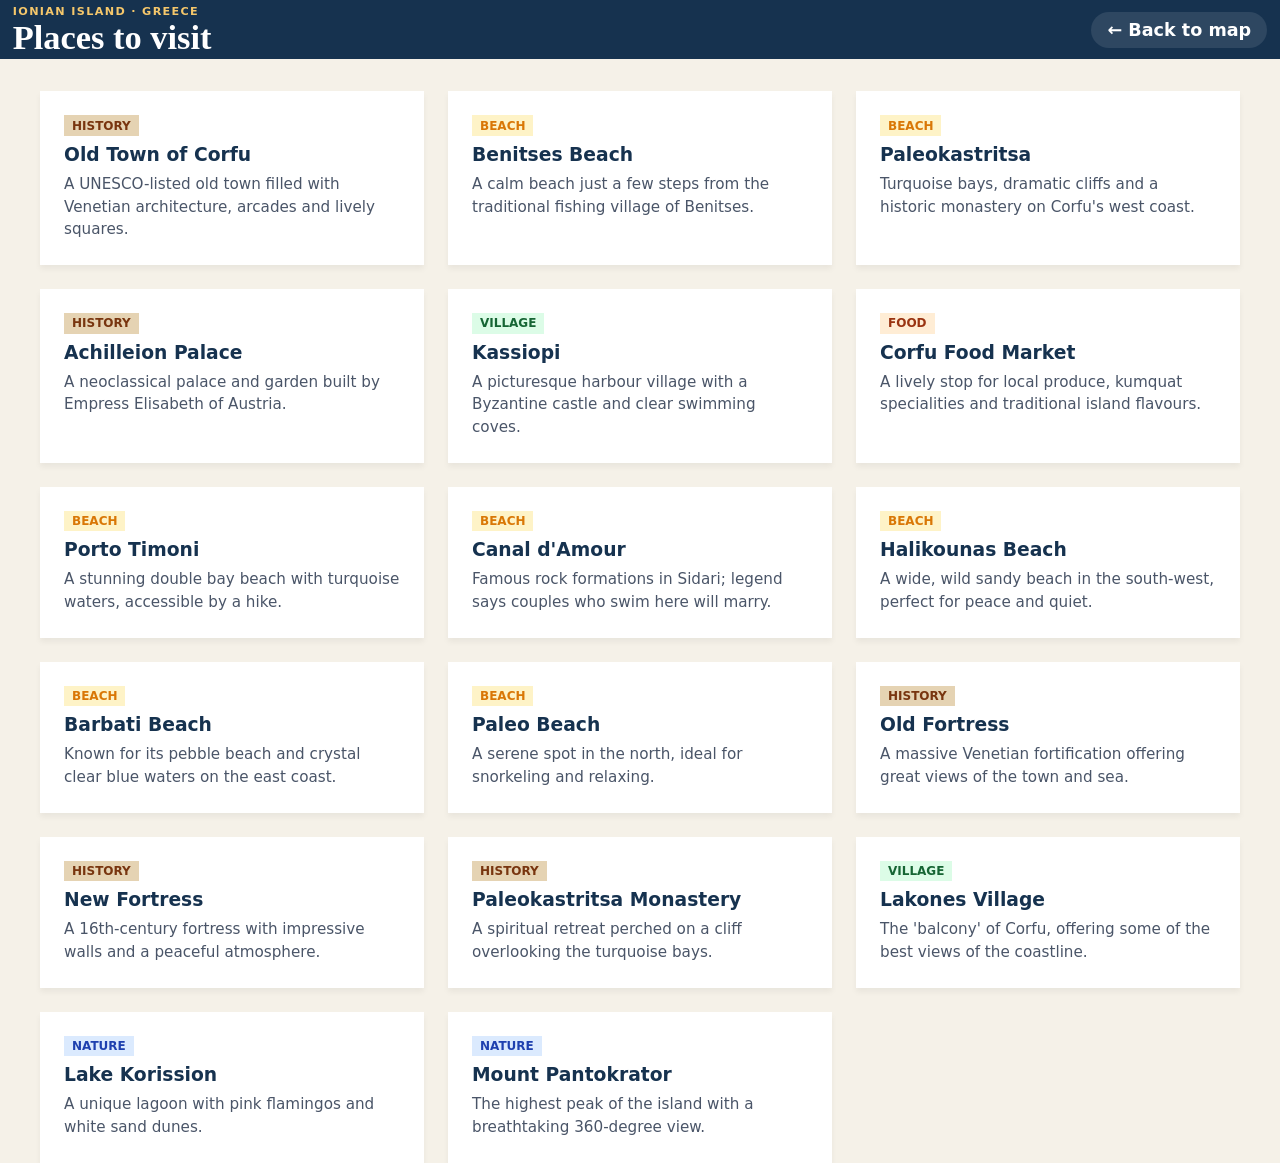
==== liste.html @ 8c72dca4 "Initial Commit : Prototype of Kerkyra, a lightweight vanilla interactive guide of Corfu in Greece" ====
<!DOCTYPE html>
<html lang="en">
<head>
  <meta charset="UTF-8">
  <meta name="viewport" content="width=device-width, initial-scale=1.0">
  <title>Corfu Guide | Places List</title>
  <link rel="stylesheet" href="style.css">
  <style>
    .list-container {
      padding: 2rem 1rem;
      max-width: 1200px;
      margin: 0 auto;
      font-family: "Trebuchet MS", system-ui, sans-serif;
    }
    #places-list {
      display: grid;
      grid-template-columns: repeat(3, 1fr);
      gap: 1.5rem;
    }
    @media (max-width: 900px) {
      #places-list {
        grid-template-columns: repeat(2, 1fr);
      }
    }
    @media (max-width: 600px) {
      #places-list {
        grid-template-columns: 1fr;
      }
    }
    .place-card {
      background: #fff;
      padding: 1.5rem;
      box-shadow: 0 4px 6px rgba(0,0,0,0.05);
      cursor: pointer;
      transition: transform 0.2s ease, box-shadow 0.2s ease;
      border: none;
    }
    .place-card:hover {
      transform: translateY(-3px);
      box-shadow: 0 8px 12px rgba(0,0,0,0.1);
    }
    .place-card h3 {
      margin: 0 0 0.5rem;
      color: #16324f;
    }
    .place-card .category {
      font-size: 0.75rem;
      text-transform: uppercase;
      font-weight: 700;
      margin-bottom: 0.5rem;
      display: block;
      padding: 0.2rem 0.5rem;
      width: fit-content;
    }
    .place-card p {
      margin: 0;
      font-size: 0.95rem;
      line-height: 1.5;
      color: #4a5568;
    }
    /* Category Colors */
    .cat-beach { background: #fef3c7; color: #d97706; }
    .cat-history { background: #e5d3b3; color: #78350f; }
    .cat-village { background: #dcfce7; color: #166534; }
    .cat-food { background: #ffedd5; color: #9a3412; }
    .cat-nature { background: #dbeafe; color: #1e40af; }
  </style>
</head>
<body>
  <header class="site-header">
    <div class="top-row">
      <div class="heading">
        <p class="eyebrow">Ionian island · Greece</p>
        <h1>Places to visit</h1>
      </div>
      <nav class="nav-links">
        <a href="index.html" class="nav-link">← Back to map</a>
      </nav>
    </div>
  </header>

  <main class="list-container">
    <div id="places-list">
      <!-- Places will be injected here by JS -->
    </div>
  </main>

  <script src="places.js"></script>
  <script>
    const listContainer = document.getElementById('places-list');

    places.forEach(place => {
      const card = document.createElement('div');
      card.className = 'place-card';
      
      // On clique sur une carte pour retourner à la carte et centrer sur le lieu
      // On utilise un paramètre URL pour savoir quel lieu ouvrir
      card.onclick = () => {
        const params = new URLSearchParams();
        params.set('place', place.name);
        window.location.href = `index.html?${params.toString()}`;
      };

      card.innerHTML = `
        <span class="category cat-${place.category}">${place.category}</span>
        <h3>${place.name}</h3>
        <p>${place.description}</p>
      `;
      listContainer.appendChild(card);
    });
  </script>
</body>
</html>
---- style.css ----
/* Keep the page at the size of the viewport so the map can fill the screen. */
html,
body {
  margin: 0;
  height: 100%;
  font-family: "Trebuchet MS", system-ui, sans-serif;
  color: #16324f;
  background: #f5f1e8;
}

body {
  display: flex;
  flex-direction: column;
}

.site-header {
  z-index: 1000;
  display: flex;
  flex-direction: column;
  align-items: flex-start;
  justify-content: flex-start;
  gap: 0.2rem;
  min-height: 2rem;
  padding: 0.3rem 0.8rem;
  color: #fff;
  background: #16324f;
  box-sizing: border-box;
  flex-wrap: wrap;
}

.site-header .top-row {
  display: flex;
  align-items: center;
  justify-content: space-between;
  width: 100%;
  gap: 1.5rem;
}

.site-header .nav-links {
  display: flex;
  gap: 1rem;
}

.nav-link {
  color: #fff;
  text-decoration: none;
  font-size: 1.1rem;
  font-weight: 800;
  padding: 0.5rem 1rem;
  border-radius: 2rem;
  background: rgba(255, 255, 255, 0.1);
  transition: all 0.2s ease;
}

.nav-link:hover {
  background: rgba(255, 255, 255, 0.3);
}

.heading {
  min-width: 0;
  flex: 1;
}

.eyebrow {
  margin: 0 0 0.15rem;
  color: #f5c76b;
  font-size: 0.7rem;
  font-weight: 700;
  letter-spacing: 0.12em;
  text-transform: uppercase;
}

h1 {
  margin: 0;
  font-family: Georgia, serif;
  font-size: clamp(1.6rem, 4vw, 2.15rem);
  line-height: 1;
}

.subtitle {
  margin: 0.4rem 0 0;
  color: #c6d6e0;
  font-size: 0.82rem;
}

.filters {
  display: flex;
  flex-wrap: wrap;
  gap: 0.5rem;
  margin: 0.5rem 0;
}

.filter-btn {
  background: rgba(255, 255, 255, 0.2);
  border: 1px solid rgba(255, 255, 255, 0.4);
  color: #fff;
  padding: 0.4rem 0.8rem;
  border-radius: 2rem;
  cursor: pointer;
  font-size: 0.85rem;
  transition: all 0.2s ease;
}

.filter-btn:hover {
  background: rgba(255, 255, 255, 0.3);
}

.filter-btn.active {
  background: #f5c76b;
  color: #16324f;
  border-color: #f5c76b;
  font-weight: 700;
}

.search-container {
  margin: 0.5rem 0;
  display: flex;
  align-items: center;
  gap: 1.5rem;
}

#search-input {
  width: 100%;
  max-width: 400px;
  padding: 0.6rem 1rem;
  border-radius: 2rem;
  border: 1px solid rgba(255, 255, 255, 0.4);
  background: rgba(255, 255, 255, 0.2);
  color: #fff;
  font-family: inherit;
  font-size: 0.9rem;
  transition: all 0.2s ease;
}

#search-input::placeholder {
  color: rgba(255, 255, 255, 0.7);
}

#search-input:focus {
  outline: none;
  background: rgba(255, 255, 255, 0.3);
  border-color: #f5c76b;
  box-shadow: 0 0 0 3px rgba(245, 199, 107, 0.3);
}

.map-key {
  margin: 0;
  display: flex;
  gap: 1rem;
  align-items: center;
  flex-shrink: 0;
  font-size: 0.78rem;
  text-align: right;
}

.place-count {
  padding: 0.45rem 0.75rem;
  border: 1px solid rgba(255, 255, 255, 0.3);
  border-radius: 999px;
  color: #fff;
  white-space: nowrap;
}

.map-key__hint {
  color: #c6d6e0;
}

main {
  flex: 1;
  min-height: 0;
  width: 100%;
  display: flex;
}

#map {
  flex: 1;
  min-height: 0;
  width: 100%;
}

#map {
  position: relative;
  background:
    linear-gradient(135deg, rgba(255, 255, 255, 0.28) 25%, transparent 25%) 0 0 / 28px 28px,
    #b9d8d9;
}

.map-status {
  position: absolute;
  z-index: 500;
  top: 1rem;
  left: 50%;
  display: none;
  max-width: min(90%, 430px);
  margin: 0;
  padding: 0.75rem 1rem;
  border: 1px solid rgba(22, 50, 79, 0.15);
  border-radius: 0.5rem;
  color: #16324f;
  background: rgba(255, 255, 255, 0.94);
  box-shadow: 0 0.25rem 1rem rgba(22, 50, 79, 0.15);
  font-size: 0.85rem;
  text-align: center;
  transform: translateX(-50%);
}

.map-status.is-visible {
  display: block;
}

.leaflet-control-zoom a {
  color: #16324f;
}

.place-popup {
  min-width: 190px;
}

.place-popup__category {
  margin: 0 0 0.35rem;
  color: #b26a37;
  font-size: 0.68rem;
  font-weight: 700;
  letter-spacing: 0.1em;
  text-transform: uppercase;
}

.place-popup h2 {
  margin: 0 0 0.35rem;
  color: #16324f;
  font-family: Georgia, serif;
  font-size: 1.15rem;
}

.place-popup p:last-child {
  margin: 0;
  color: #465866;
  font-size: 0.85rem;
  line-height: 1.45;
}

@media (max-width: 560px) {
  .site-header {
    align-items: flex-start;
    flex-direction: column;
    gap: 0.7rem;
    padding: 1rem;
  }

  .map-key {
    justify-content: space-between;
    width: 100%;
    text-align: left;
  }

  .map-key__hint {
    font-size: 0.7rem;
  }
}

@media (max-width: 600px) {
  .site-header {
    flex-direction: column;
    align-items: flex-start;
    padding: 1rem;
    height: auto;
  }

  .filters {
    justify-content: flex-start;
  }

  .filter-btn {
    padding: 0.3rem 0.6rem;
    font-size: 0.75rem;
  }

  .search-container {
    width: 100%;
    flex-direction: column;
    align-items: flex-start;
    gap: 0.5rem;
  }

  #search-input {
    max-width: none;
    width: 90%;
  }

  .map-key {
    font-size: 0.8rem;
    margin-top: 0.5rem;
  }

  .nav-link {
  font-size: 0.8rem;
  font-weight: 600;
  padding: 0.3rem 0.7rem;
  }

}
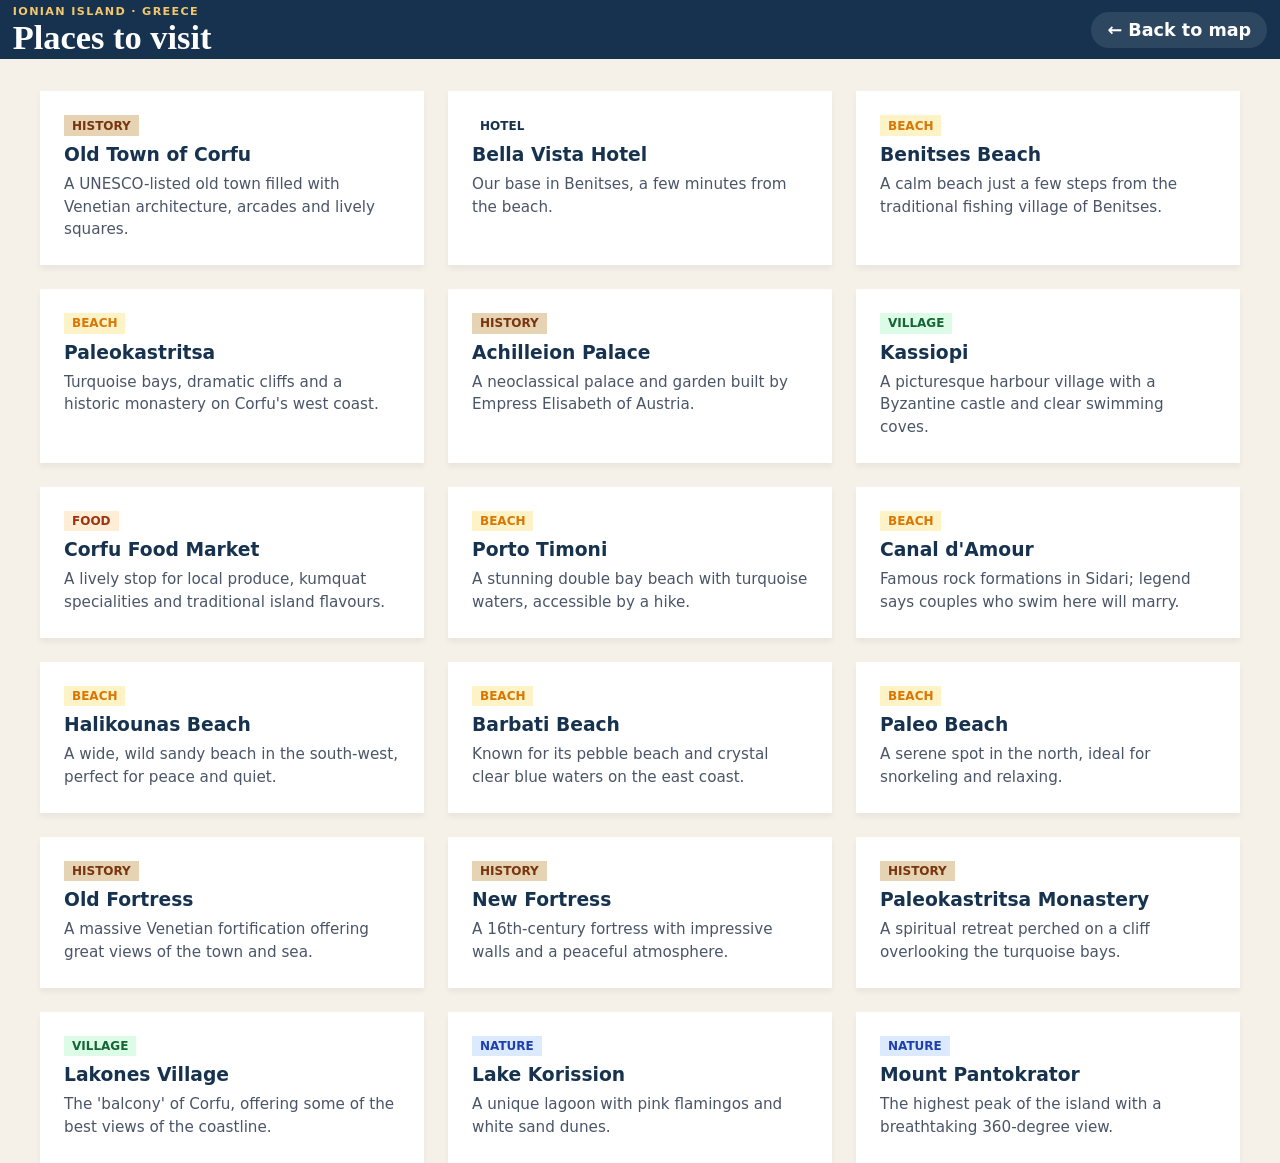
==== commit 509db5e6: "Fixed Language Issues, Made the keyboard navigation, Clean up" ====
--- a/liste.html
+++ b/liste.html
@@ -93,8 +93,8 @@
       const card = document.createElement('div');
       card.className = 'place-card';
       
-      // On clique sur une carte pour retourner à la carte et centrer sur le lieu
-      // On utilise un paramètre URL pour savoir quel lieu ouvrir
+      // Click a card to return to the map and center on the place
+      // Use a URL parameter to know which place to open
       card.onclick = () => {
         const params = new URLSearchParams();
         params.set('place', place.name);
--- a/style.css
+++ b/style.css
@@ -112,6 +112,58 @@
   font-weight: 700;
 }
 
+.directions-link {
+  display: inline-block;
+  margin-top: 1rem;
+  color: #16324f;
+  font-weight: 700;
+  text-decoration: none;
+  font-size: 0.85rem;
+  border: 1px solid #16324f;
+  padding: 0.3rem 0.6rem;
+  border-radius: 0.3rem;
+  transition: all 0.2s ease;
+}
+
+.directions-link:hover {
+  background: #16324f;
+  color: #fff;
+}
+
+/* Custom Map Markers */
+.custom-marker {
+  width: 20px;
+  height: 20px;
+  border-radius: 50% 50% 50% 0;
+  background: #333;
+  position: absolute;
+  transform: rotate(-45deg);
+  left: 50%;
+  top: 50%;
+  margin: -10px 0 0 -10px;
+  border: 2px solid #fff;
+  box-shadow: 0 2px 4px rgba(0,0,0,0.3);
+}
+
+.custom-marker::after {
+  content: "";
+  width: 8px;
+  height: 8px;
+  background: #fff;
+  position: absolute;
+  border-radius: 50%;
+  top: 50%;
+  left: 50%;
+  transform: translate(-50%, -50%);
+}
+
+.marker-hotel {
+  width: 26px;
+  height: 26px;
+  margin: -13px 0 0 -13px;
+}
+
+
 .search-container {
   margin: 0.5rem 0;
   display: flex;
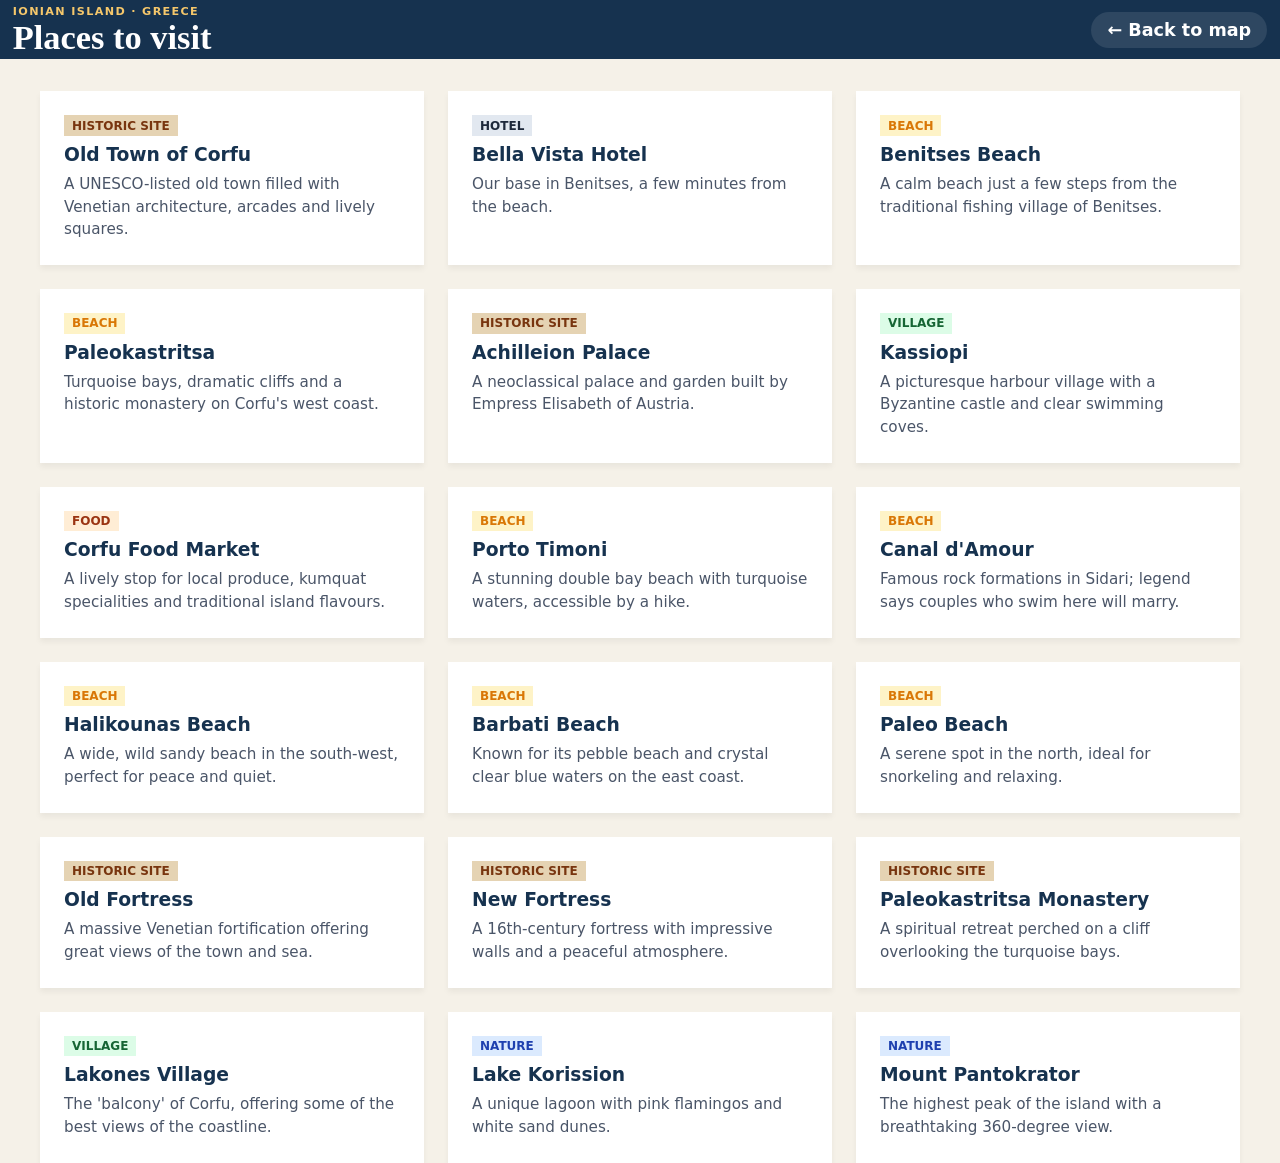
==== commit 92e0a0e5: "Improved liste !" ====
--- a/liste.html
+++ b/liste.html
@@ -5,66 +5,6 @@
   <meta name="viewport" content="width=device-width, initial-scale=1.0">
   <title>Corfu Guide | Places List</title>
   <link rel="stylesheet" href="style.css">
-  <style>
-    .list-container {
-      padding: 2rem 1rem;
-      max-width: 1200px;
-      margin: 0 auto;
-      font-family: "Trebuchet MS", system-ui, sans-serif;
-    }
-    #places-list {
-      display: grid;
-      grid-template-columns: repeat(3, 1fr);
-      gap: 1.5rem;
-    }
-    @media (max-width: 900px) {
-      #places-list {
-        grid-template-columns: repeat(2, 1fr);
-      }
-    }
-    @media (max-width: 600px) {
-      #places-list {
-        grid-template-columns: 1fr;
-      }
-    }
-    .place-card {
-      background: #fff;
-      padding: 1.5rem;
-      box-shadow: 0 4px 6px rgba(0,0,0,0.05);
-      cursor: pointer;
-      transition: transform 0.2s ease, box-shadow 0.2s ease;
-      border: none;
-    }
-    .place-card:hover {
-      transform: translateY(-3px);
-      box-shadow: 0 8px 12px rgba(0,0,0,0.1);
-    }
-    .place-card h3 {
-      margin: 0 0 0.5rem;
-      color: #16324f;
-    }
-    .place-card .category {
-      font-size: 0.75rem;
-      text-transform: uppercase;
-      font-weight: 700;
-      margin-bottom: 0.5rem;
-      display: block;
-      padding: 0.2rem 0.5rem;
-      width: fit-content;
-    }
-    .place-card p {
-      margin: 0;
-      font-size: 0.95rem;
-      line-height: 1.5;
-      color: #4a5568;
-    }
-    /* Category Colors */
-    .cat-beach { background: #fef3c7; color: #d97706; }
-    .cat-history { background: #e5d3b3; color: #78350f; }
-    .cat-village { background: #dcfce7; color: #166534; }
-    .cat-food { background: #ffedd5; color: #9a3412; }
-    .cat-nature { background: #dbeafe; color: #1e40af; }
-  </style>
 </head>
 <body>
   <header class="site-header">
@@ -89,20 +29,23 @@
   <script>
     const listContainer = document.getElementById('places-list');
 
+    // Category labels mapping for consistency with map view
+    const categoryLabels = {
+      beach: "Beach",
+      history: "Historic site",
+      village: "Village",
+      food: "Food",
+      nature: "Nature",
+      hotel: "Hotel"
+    };
+
     places.forEach(place => {
-      const card = document.createElement('div');
+      const card = document.createElement('a');
       card.className = 'place-card';
-      
-      // Click a card to return to the map and center on the place
-      // Use a URL parameter to know which place to open
-      card.onclick = () => {
-        const params = new URLSearchParams();
-        params.set('place', place.name);
-        window.location.href = `index.html?${params.toString()}`;
-      };
+      card.href = `index.html?place=${encodeURIComponent(place.name)}`;
 
       card.innerHTML = `
-        <span class="category cat-${place.category}">${place.category}</span>
+        <span class="category cat-${place.category}">${categoryLabels[place.category] || place.category}</span>
         <h3>${place.name}</h3>
         <p>${place.description}</p>
       `;
--- a/style.css
+++ b/style.css
@@ -129,6 +129,70 @@
   background: #16324f;
   color: #fff;
 }
+
+/* List Page Styles */
+.list-container {
+  padding: 2rem 1rem;
+  max-width: 1200px;
+  margin: 0 auto;
+  font-family: "Trebuchet MS", system-ui, sans-serif;
+}
+#places-list {
+  display: grid;
+  grid-template-columns: repeat(3, 1fr);
+  gap: 1.5rem;
+}
+@media (max-width: 900px) {
+  #places-list {
+    grid-template-columns: repeat(2, 1fr);
+  }
+}
+@media (max-width: 600px) {
+  #places-list {
+    grid-template-columns: 1fr;
+  }
+}
+.place-card {
+  background: #fff;
+  padding: 1.5rem;
+  box-shadow: 0 4px 6px rgba(0,0,0,0.05);
+  transition: transform 0.2s ease, box-shadow 0.2s ease;
+  border: none;
+  text-decoration: none;
+  color: inherit;
+  display: block;
+}
+.place-card:hover {
+  transform: translateY(-3px);
+  box-shadow: 0 8px 12px rgba(0,0,0,0.1);
+}
+.place-card h3 {
+  margin: 0 0 0.5rem;
+  color: #16324f;
+}
+.place-card .category {
+  font-size: 0.75rem;
+  text-transform: uppercase;
+  font-weight: 700;
+  margin-bottom: 0.5rem;
+  display: block;
+  padding: 0.2rem 0.5rem;
+  width: fit-content;
+}
+.place-card p {
+  margin: 0;
+  font-size: 0.95rem;
+  line-height: 1.5;
+  color: #4a5568;
+}
+/* Category Colors */
+.cat-beach { background: #fef3c7; color: #d97706; }
+.cat-history { background: #e5d3b3; color: #78350f; }
+.cat-village { background: #dcfce7; color: #166534; }
+.cat-food { background: #ffedd5; color: #9a3412; }
+.cat-nature { background: #dbeafe; color: #1e40af; }
+.cat-hotel { background: #e2e8f0; color: #1e293b; }
+
 
 /* Custom Map Markers */
 .custom-marker {
@@ -228,9 +292,6 @@
   flex: 1;
   min-height: 0;
   width: 100%;
-}
-
-#map {
   position: relative;
   background:
     linear-gradient(135deg, rgba(255, 255, 255, 0.28) 25%, transparent 25%) 0 0 / 28px 28px,
